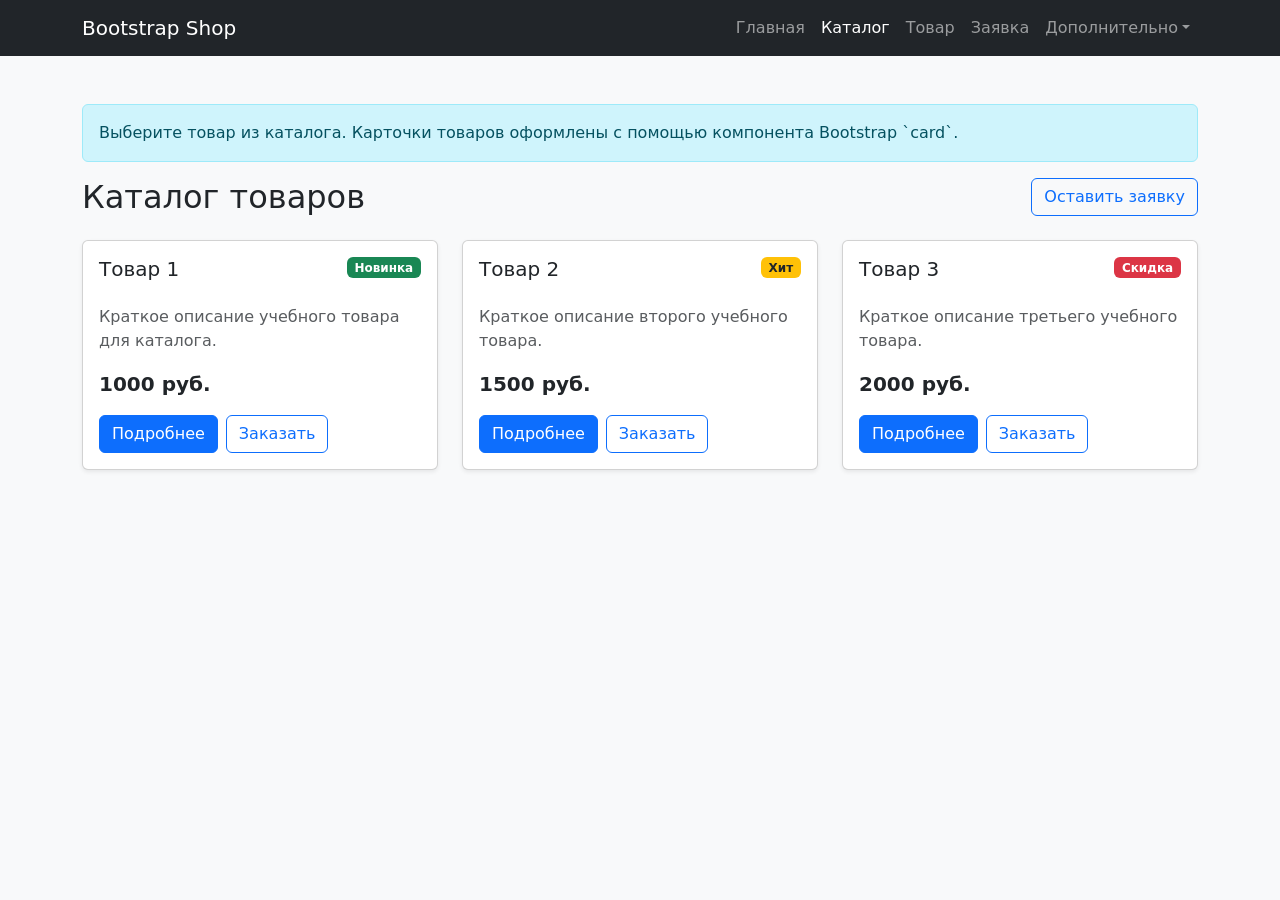
==== catalog.html @ e456f812 "feat: add Bootstrap components pages" ====
<!DOCTYPE html>
<html lang="ru">
<head>
  <meta charset="UTF-8">
  <meta name="viewport" content="width=device-width, initial-scale=1.0">
  <title>Каталог — Bootstrap Shop</title>
  <link href="https://cdn.jsdelivr.net/npm/bootstrap@5.3.8/dist/css/bootstrap.min.css" rel="stylesheet">
  <link rel="stylesheet" href="css/custom.css">
</head>
<body class="bg-light">
  <nav class="navbar navbar-expand-lg navbar-dark bg-dark">
    <div class="container">
      <a class="navbar-brand" href="index.html">Bootstrap Shop</a>
      <button class="navbar-toggler" type="button" data-bs-toggle="collapse" data-bs-target="#mainNavbar" aria-controls="mainNavbar" aria-expanded="false" aria-label="Переключить навигацию">
        <span class="navbar-toggler-icon"></span>
      </button>
      <div class="collapse navbar-collapse" id="mainNavbar">
        <ul class="navbar-nav ms-auto">
          <li class="nav-item"><a class="nav-link" href="index.html">Главная</a></li>
          <li class="nav-item"><a class="nav-link active" aria-current="page" href="catalog.html">Каталог</a></li>
          <li class="nav-item"><a class="nav-link" href="product.html">Товар</a></li>
          <li class="nav-item"><a class="nav-link" href="order.html">Заявка</a></li>
          <li class="nav-item dropdown">
            <a class="nav-link dropdown-toggle" href="#" role="button" data-bs-toggle="dropdown" aria-expanded="false">Дополнительно</a>
            <ul class="dropdown-menu">
              <li><a class="dropdown-item" href="catalog.html">Все товары</a></li>
              <li><a class="dropdown-item" href="order.html">Оформить заявку</a></li>
              <li><a class="dropdown-item" href="index.html#popular">Популярное</a></li>
            </ul>
          </li>
        </ul>
      </div>
    </div>
  </nav>

  <main class="container my-5">
    <div class="alert alert-info" role="alert">
      Выберите товар из каталога. Карточки товаров оформлены с помощью компонента Bootstrap `card`.
    </div>
    <div class="d-flex justify-content-between align-items-center mb-4">
      <h1 class="h2 mb-0">Каталог товаров</h1>
      <a class="btn btn-outline-primary" href="order.html">Оставить заявку</a>
    </div>
    <div class="row g-4">
      <div class="col-12 col-md-6 col-lg-4">
        <div class="card h-100 shadow-sm">
          <div class="card-body d-flex flex-column">
            <div class="d-flex justify-content-between align-items-start mb-3">
              <h2 class="card-title h5">Товар 1</h2>
              <span class="badge bg-success">Новинка</span>
            </div>
            <p class="card-text text-muted">Краткое описание учебного товара для каталога.</p>
            <p class="fw-bold fs-5 mt-auto">1000 руб.</p>
            <div class="d-flex gap-2">
              <a class="btn btn-primary" href="product.html">Подробнее</a>
              <button class="btn btn-outline-primary" type="button" data-bs-toggle="modal" data-bs-target="#orderModal">Заказать</button>
            </div>
          </div>
        </div>
      </div>
      <div class="col-12 col-md-6 col-lg-4">
        <div class="card h-100 shadow-sm">
          <div class="card-body d-flex flex-column">
            <div class="d-flex justify-content-between align-items-start mb-3">
              <h2 class="card-title h5">Товар 2</h2>
              <span class="badge bg-warning text-dark">Хит</span>
            </div>
            <p class="card-text text-muted">Краткое описание второго учебного товара.</p>
            <p class="fw-bold fs-5 mt-auto">1500 руб.</p>
            <div class="d-flex gap-2">
              <a class="btn btn-primary" href="product.html">Подробнее</a>
              <button class="btn btn-outline-primary" type="button" data-bs-toggle="modal" data-bs-target="#orderModal">Заказать</button>
            </div>
          </div>
        </div>
      </div>
      <div class="col-12 col-md-6 col-lg-4">
        <div class="card h-100 shadow-sm">
          <div class="card-body d-flex flex-column">
            <div class="d-flex justify-content-between align-items-start mb-3">
              <h2 class="card-title h5">Товар 3</h2>
              <span class="badge bg-danger">Скидка</span>
            </div>
            <p class="card-text text-muted">Краткое описание третьего учебного товара.</p>
            <p class="fw-bold fs-5 mt-auto">2000 руб.</p>
            <div class="d-flex gap-2">
              <a class="btn btn-primary" href="product.html">Подробнее</a>
              <button class="btn btn-outline-primary" type="button" data-bs-toggle="modal" data-bs-target="#orderModal">Заказать</button>
            </div>
          </div>
        </div>
      </div>
    </div>
  </main>

  <div class="modal fade" id="orderModal" tabindex="-1" aria-labelledby="orderModalLabel" aria-hidden="true">
    <div class="modal-dialog">
      <div class="modal-content">
        <div class="modal-header">
          <h2 class="modal-title h5" id="orderModalLabel">Быстрая заявка</h2>
          <button type="button" class="btn-close" data-bs-dismiss="modal" aria-label="Закрыть"></button>
        </div>
        <div class="modal-body">
          <p class="text-muted">Оставьте контактные данные, и менеджер свяжется с вами.</p>
          <form>
            <div class="mb-3">
              <label for="modal-name" class="form-label">Имя</label>
              <input id="modal-name" type="text" class="form-control" required>
            </div>
            <div class="mb-3">
              <label for="modal-phone" class="form-label">Телефон</label>
              <input id="modal-phone" type="tel" class="form-control" required>
            </div>
            <div class="form-check mb-3">
              <input id="modal-agree" class="form-check-input" type="checkbox" required>
              <label class="form-check-label" for="modal-agree">Согласен на обработку данных</label>
            </div>
          </form>
        </div>
        <div class="modal-footer">
          <button type="button" class="btn btn-secondary" data-bs-dismiss="modal">Закрыть</button>
          <button type="button" class="btn btn-primary">Отправить</button>
        </div>
      </div>
    </div>
  </div>
  <script src="https://cdn.jsdelivr.net/npm/bootstrap@5.3.8/dist/js/bootstrap.bundle.min.js"></script>
</body>
</html>
---- css/custom.css ----
body {
  min-height: 100vh;
}

.placeholder-box {
  min-height: 240px;
}

.placeholder-image {
  min-height: 320px;
}

.card-img-top {
  height: 180px;
  object-fit: cover;
}
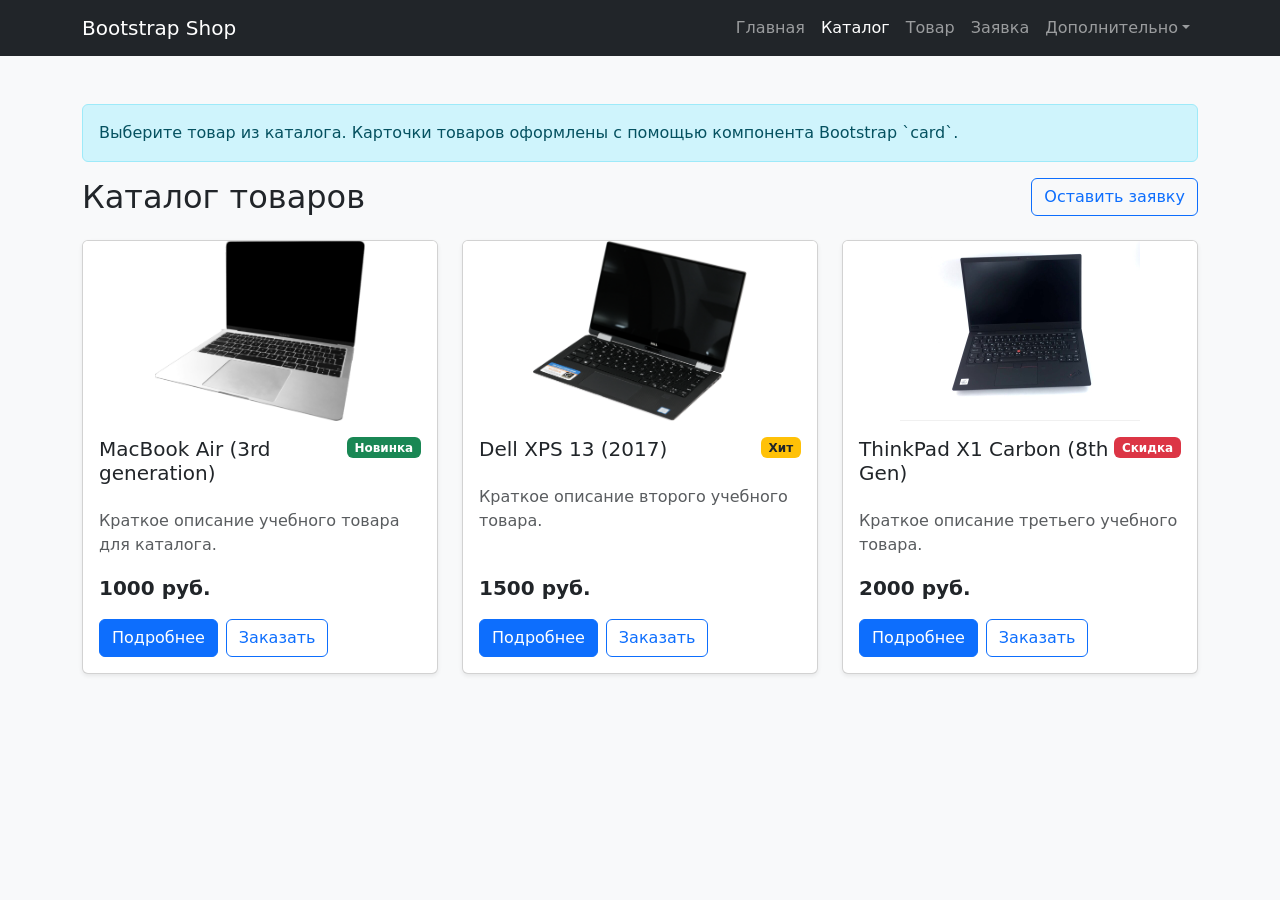
==== commit dc0eae38: "feat: внес доработки" ====
--- a/catalog.html
+++ b/catalog.html
@@ -44,9 +44,10 @@
     <div class="row g-4">
       <div class="col-12 col-md-6 col-lg-4">
         <div class="card h-100 shadow-sm">
+          <img src="images/macbook-air-3rd-gen.png" class="card-img-top" alt="MacBook Air третьего поколения">
           <div class="card-body d-flex flex-column">
             <div class="d-flex justify-content-between align-items-start mb-3">
-              <h2 class="card-title h5">Товар 1</h2>
+              <h2 class="card-title h5">MacBook Air (3rd generation)</h2>
               <span class="badge bg-success">Новинка</span>
             </div>
             <p class="card-text text-muted">Краткое описание учебного товара для каталога.</p>
@@ -60,15 +61,16 @@
       </div>
       <div class="col-12 col-md-6 col-lg-4">
         <div class="card h-100 shadow-sm">
+          <img src="images/dell-xps-13-2017.png" class="card-img-top" alt="Dell XPS 13 2017 года">
           <div class="card-body d-flex flex-column">
             <div class="d-flex justify-content-between align-items-start mb-3">
-              <h2 class="card-title h5">Товар 2</h2>
+              <h2 class="card-title h5">Dell XPS 13 (2017)</h2>
               <span class="badge bg-warning text-dark">Хит</span>
             </div>
             <p class="card-text text-muted">Краткое описание второго учебного товара.</p>
             <p class="fw-bold fs-5 mt-auto">1500 руб.</p>
             <div class="d-flex gap-2">
-              <a class="btn btn-primary" href="product.html">Подробнее</a>
+              <a class="btn btn-primary" href="product-2.html">Подробнее</a>
               <button class="btn btn-outline-primary" type="button" data-bs-toggle="modal" data-bs-target="#orderModal">Заказать</button>
             </div>
           </div>
@@ -76,15 +78,16 @@
       </div>
       <div class="col-12 col-md-6 col-lg-4">
         <div class="card h-100 shadow-sm">
+          <img src="images/thinkpad-x1-carbon-8th-gen.jpg" class="card-img-top" alt="Lenovo ThinkPad X1 Carbon 8-го поколения">
           <div class="card-body d-flex flex-column">
             <div class="d-flex justify-content-between align-items-start mb-3">
-              <h2 class="card-title h5">Товар 3</h2>
+              <h2 class="card-title h5">ThinkPad X1 Carbon (8th Gen)</h2>
               <span class="badge bg-danger">Скидка</span>
             </div>
             <p class="card-text text-muted">Краткое описание третьего учебного товара.</p>
             <p class="fw-bold fs-5 mt-auto">2000 руб.</p>
             <div class="d-flex gap-2">
-              <a class="btn btn-primary" href="product.html">Подробнее</a>
+              <a class="btn btn-primary" href="product-3.html">Подробнее</a>
               <button class="btn btn-outline-primary" type="button" data-bs-toggle="modal" data-bs-target="#orderModal">Заказать</button>
             </div>
           </div>
@@ -105,14 +108,14 @@
           <form>
             <div class="mb-3">
               <label for="modal-name" class="form-label">Имя</label>
-              <input id="modal-name" type="text" class="form-control" required>
+              <input id="modal-name" name="name" type="text" class="form-control" required>
             </div>
             <div class="mb-3">
               <label for="modal-phone" class="form-label">Телефон</label>
-              <input id="modal-phone" type="tel" class="form-control" required>
+              <input id="modal-phone" name="phone" type="tel" class="form-control" required>
             </div>
             <div class="form-check mb-3">
-              <input id="modal-agree" class="form-check-input" type="checkbox" required>
+              <input id="modal-agree" name="agree" class="form-check-input" type="checkbox" required>
               <label class="form-check-label" for="modal-agree">Согласен на обработку данных</label>
             </div>
           </form>
--- a/css/custom.css
+++ b/css/custom.css
@@ -12,5 +12,11 @@
 
 .card-img-top {
   height: 180px;
-  object-fit: cover;
+  object-fit: contain;
+  background-color: #fff;
 }
+
+.product-image {
+  height: 320px;
+  object-fit: contain;
+}
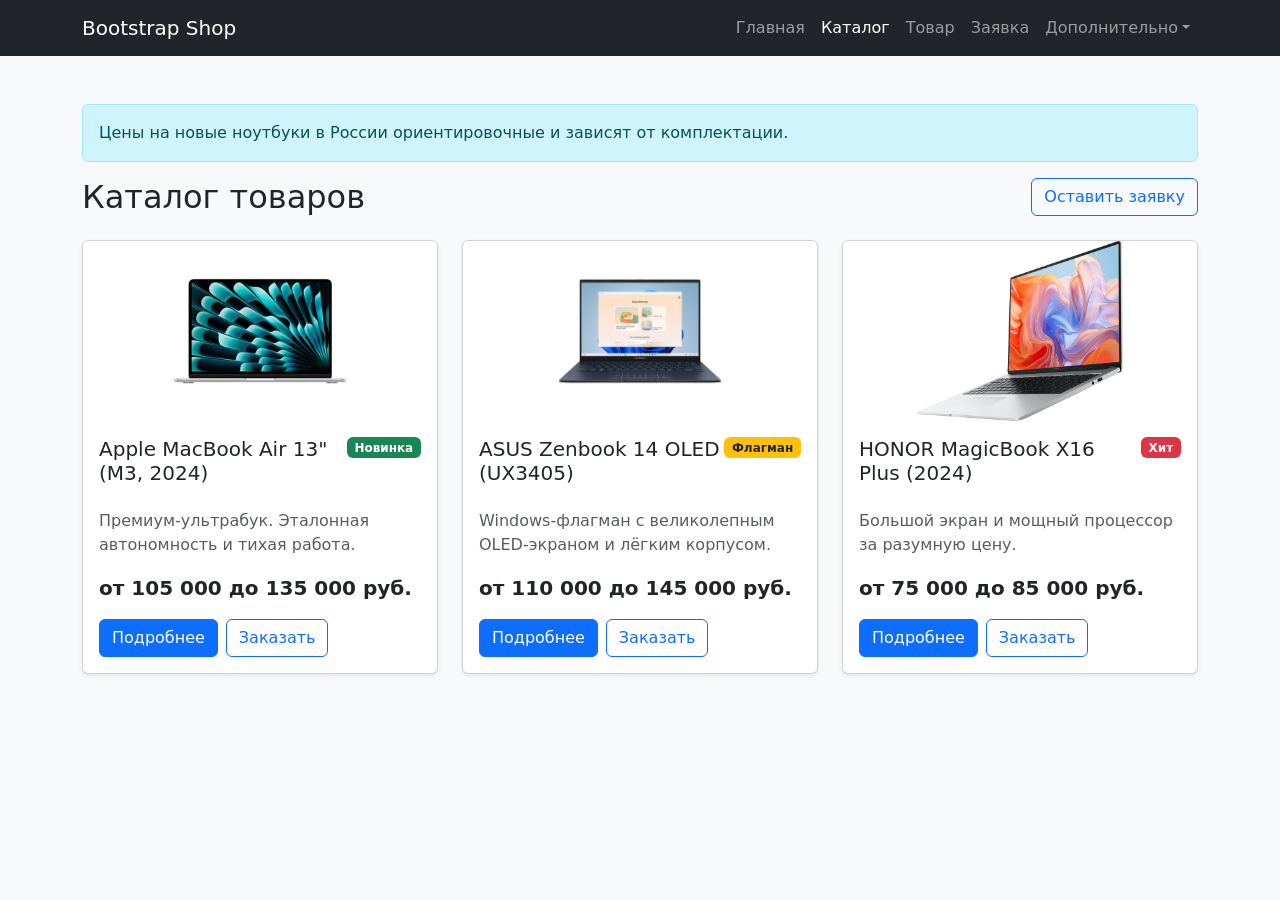
==== commit 75d99274: "fix: добавил больше характеристик в товаре" ====
--- a/catalog.html
+++ b/catalog.html
@@ -35,7 +35,7 @@
 
   <main class="container my-5">
     <div class="alert alert-info" role="alert">
-      Выберите товар из каталога. Карточки товаров оформлены с помощью компонента Bootstrap `card`.
+      Цены на новые ноутбуки в России ориентировочные и зависят от комплектации.
     </div>
     <div class="d-flex justify-content-between align-items-center mb-4">
       <h1 class="h2 mb-0">Каталог товаров</h1>
@@ -44,14 +44,14 @@
     <div class="row g-4">
       <div class="col-12 col-md-6 col-lg-4">
         <div class="card h-100 shadow-sm">
-          <img src="images/macbook-air-3rd-gen.png" class="card-img-top" alt="MacBook Air третьего поколения">
+          <img src="images/macbook-air-m3-2024.png" class="card-img-top" alt="Apple MacBook Air 13 дюймов с чипом M3">
           <div class="card-body d-flex flex-column">
             <div class="d-flex justify-content-between align-items-start mb-3">
-              <h2 class="card-title h5">MacBook Air (3rd generation)</h2>
+              <h2 class="card-title h5">Apple MacBook Air 13&quot; (M3, 2024)</h2>
               <span class="badge bg-success">Новинка</span>
             </div>
-            <p class="card-text text-muted">Краткое описание учебного товара для каталога.</p>
-            <p class="fw-bold fs-5 mt-auto">1000 руб.</p>
+            <p class="card-text text-muted">Премиум-ультрабук. Эталонная автономность и тихая работа.</p>
+            <p class="fw-bold fs-5 mt-auto">от 105 000 до 135 000 руб.</p>
             <div class="d-flex gap-2">
               <a class="btn btn-primary" href="product.html">Подробнее</a>
               <button class="btn btn-outline-primary" type="button" data-bs-toggle="modal" data-bs-target="#orderModal">Заказать</button>
@@ -61,14 +61,14 @@
       </div>
       <div class="col-12 col-md-6 col-lg-4">
         <div class="card h-100 shadow-sm">
-          <img src="images/dell-xps-13-2017.png" class="card-img-top" alt="Dell XPS 13 2017 года">
+          <img src="images/asus-zenbook-14-ux3405.jpg" class="card-img-top" alt="ASUS Zenbook 14 OLED UX3405">
           <div class="card-body d-flex flex-column">
             <div class="d-flex justify-content-between align-items-start mb-3">
-              <h2 class="card-title h5">Dell XPS 13 (2017)</h2>
-              <span class="badge bg-warning text-dark">Хит</span>
+              <h2 class="card-title h5">ASUS Zenbook 14 OLED (UX3405)</h2>
+              <span class="badge bg-warning text-dark">Флагман</span>
             </div>
-            <p class="card-text text-muted">Краткое описание второго учебного товара.</p>
-            <p class="fw-bold fs-5 mt-auto">1500 руб.</p>
+            <p class="card-text text-muted">Windows-флагман с великолепным OLED-экраном и лёгким корпусом.</p>
+            <p class="fw-bold fs-5 mt-auto">от 110 000 до 145 000 руб.</p>
             <div class="d-flex gap-2">
               <a class="btn btn-primary" href="product-2.html">Подробнее</a>
               <button class="btn btn-outline-primary" type="button" data-bs-toggle="modal" data-bs-target="#orderModal">Заказать</button>
@@ -78,14 +78,14 @@
       </div>
       <div class="col-12 col-md-6 col-lg-4">
         <div class="card h-100 shadow-sm">
-          <img src="images/thinkpad-x1-carbon-8th-gen.jpg" class="card-img-top" alt="Lenovo ThinkPad X1 Carbon 8-го поколения">
+          <img src="images/honor-magicbook-x16-plus.png" class="card-img-top" alt="HONOR MagicBook X16 Plus">
           <div class="card-body d-flex flex-column">
             <div class="d-flex justify-content-between align-items-start mb-3">
-              <h2 class="card-title h5">ThinkPad X1 Carbon (8th Gen)</h2>
-              <span class="badge bg-danger">Скидка</span>
+              <h2 class="card-title h5">HONOR MagicBook X16 Plus (2024)</h2>
+              <span class="badge bg-danger">Хит</span>
             </div>
-            <p class="card-text text-muted">Краткое описание третьего учебного товара.</p>
-            <p class="fw-bold fs-5 mt-auto">2000 руб.</p>
+            <p class="card-text text-muted">Большой экран и мощный процессор за разумную цену.</p>
+            <p class="fw-bold fs-5 mt-auto">от 75 000 до 85 000 руб.</p>
             <div class="d-flex gap-2">
               <a class="btn btn-primary" href="product-3.html">Подробнее</a>
               <button class="btn btn-outline-primary" type="button" data-bs-toggle="modal" data-bs-target="#orderModal">Заказать</button>
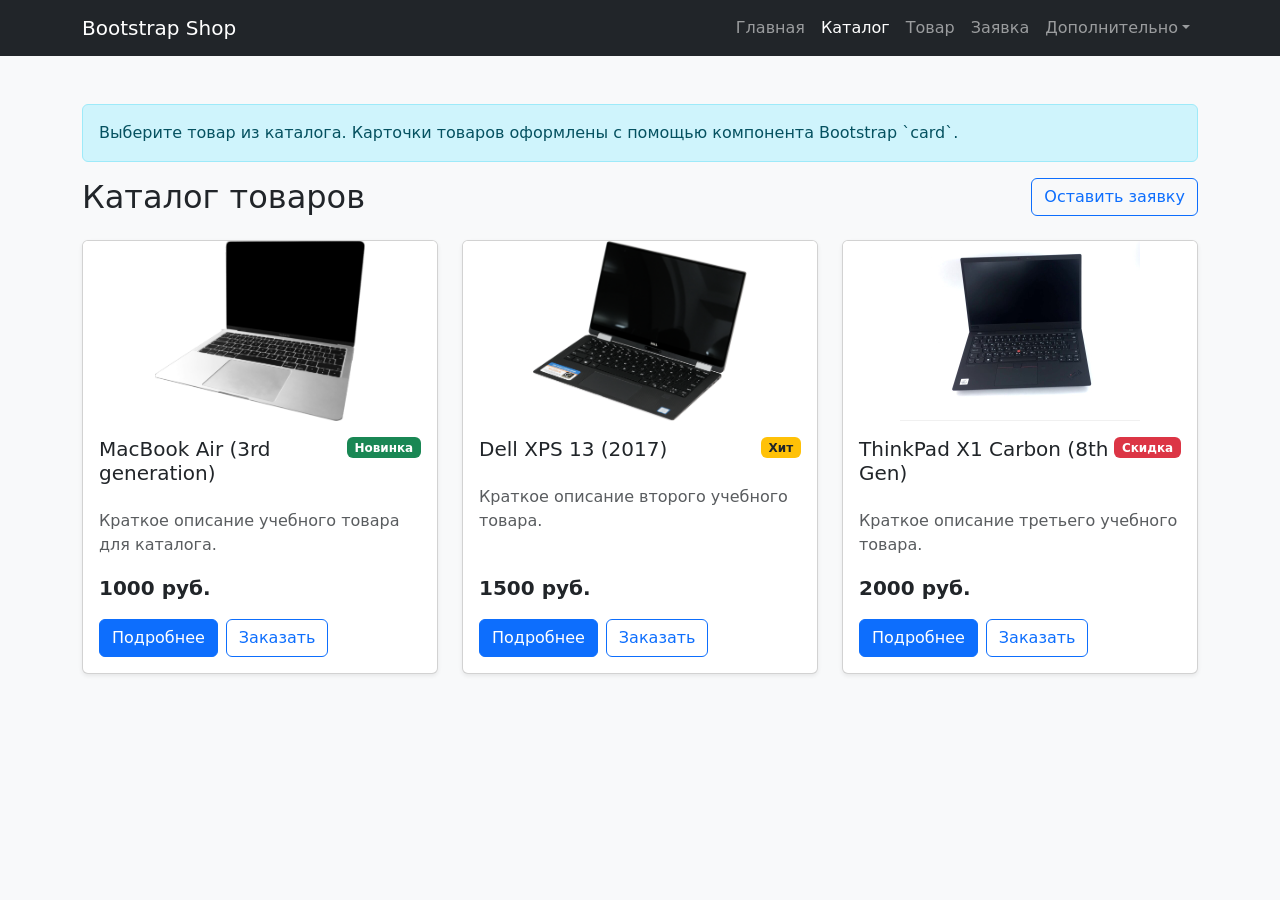
==== commit 08b5a448: "Revert "fix: добавил больше характеристик в товаре"" ====
--- a/catalog.html
+++ b/catalog.html
@@ -35,7 +35,7 @@
 
   <main class="container my-5">
     <div class="alert alert-info" role="alert">
-      Цены на новые ноутбуки в России ориентировочные и зависят от комплектации.
+      Выберите товар из каталога. Карточки товаров оформлены с помощью компонента Bootstrap `card`.
     </div>
     <div class="d-flex justify-content-between align-items-center mb-4">
       <h1 class="h2 mb-0">Каталог товаров</h1>
@@ -44,14 +44,14 @@
     <div class="row g-4">
       <div class="col-12 col-md-6 col-lg-4">
         <div class="card h-100 shadow-sm">
-          <img src="images/macbook-air-m3-2024.png" class="card-img-top" alt="Apple MacBook Air 13 дюймов с чипом M3">
+          <img src="images/macbook-air-3rd-gen.png" class="card-img-top" alt="MacBook Air третьего поколения">
           <div class="card-body d-flex flex-column">
             <div class="d-flex justify-content-between align-items-start mb-3">
-              <h2 class="card-title h5">Apple MacBook Air 13&quot; (M3, 2024)</h2>
+              <h2 class="card-title h5">MacBook Air (3rd generation)</h2>
               <span class="badge bg-success">Новинка</span>
             </div>
-            <p class="card-text text-muted">Премиум-ультрабук. Эталонная автономность и тихая работа.</p>
-            <p class="fw-bold fs-5 mt-auto">от 105 000 до 135 000 руб.</p>
+            <p class="card-text text-muted">Краткое описание учебного товара для каталога.</p>
+            <p class="fw-bold fs-5 mt-auto">1000 руб.</p>
             <div class="d-flex gap-2">
               <a class="btn btn-primary" href="product.html">Подробнее</a>
               <button class="btn btn-outline-primary" type="button" data-bs-toggle="modal" data-bs-target="#orderModal">Заказать</button>
@@ -61,14 +61,14 @@
       </div>
       <div class="col-12 col-md-6 col-lg-4">
         <div class="card h-100 shadow-sm">
-          <img src="images/asus-zenbook-14-ux3405.jpg" class="card-img-top" alt="ASUS Zenbook 14 OLED UX3405">
+          <img src="images/dell-xps-13-2017.png" class="card-img-top" alt="Dell XPS 13 2017 года">
           <div class="card-body d-flex flex-column">
             <div class="d-flex justify-content-between align-items-start mb-3">
-              <h2 class="card-title h5">ASUS Zenbook 14 OLED (UX3405)</h2>
-              <span class="badge bg-warning text-dark">Флагман</span>
+              <h2 class="card-title h5">Dell XPS 13 (2017)</h2>
+              <span class="badge bg-warning text-dark">Хит</span>
             </div>
-            <p class="card-text text-muted">Windows-флагман с великолепным OLED-экраном и лёгким корпусом.</p>
-            <p class="fw-bold fs-5 mt-auto">от 110 000 до 145 000 руб.</p>
+            <p class="card-text text-muted">Краткое описание второго учебного товара.</p>
+            <p class="fw-bold fs-5 mt-auto">1500 руб.</p>
             <div class="d-flex gap-2">
               <a class="btn btn-primary" href="product-2.html">Подробнее</a>
               <button class="btn btn-outline-primary" type="button" data-bs-toggle="modal" data-bs-target="#orderModal">Заказать</button>
@@ -78,14 +78,14 @@
       </div>
       <div class="col-12 col-md-6 col-lg-4">
         <div class="card h-100 shadow-sm">
-          <img src="images/honor-magicbook-x16-plus.png" class="card-img-top" alt="HONOR MagicBook X16 Plus">
+          <img src="images/thinkpad-x1-carbon-8th-gen.jpg" class="card-img-top" alt="Lenovo ThinkPad X1 Carbon 8-го поколения">
           <div class="card-body d-flex flex-column">
             <div class="d-flex justify-content-between align-items-start mb-3">
-              <h2 class="card-title h5">HONOR MagicBook X16 Plus (2024)</h2>
-              <span class="badge bg-danger">Хит</span>
+              <h2 class="card-title h5">ThinkPad X1 Carbon (8th Gen)</h2>
+              <span class="badge bg-danger">Скидка</span>
             </div>
-            <p class="card-text text-muted">Большой экран и мощный процессор за разумную цену.</p>
-            <p class="fw-bold fs-5 mt-auto">от 75 000 до 85 000 руб.</p>
+            <p class="card-text text-muted">Краткое описание третьего учебного товара.</p>
+            <p class="fw-bold fs-5 mt-auto">2000 руб.</p>
             <div class="d-flex gap-2">
               <a class="btn btn-primary" href="product-3.html">Подробнее</a>
               <button class="btn btn-outline-primary" type="button" data-bs-toggle="modal" data-bs-target="#orderModal">Заказать</button>
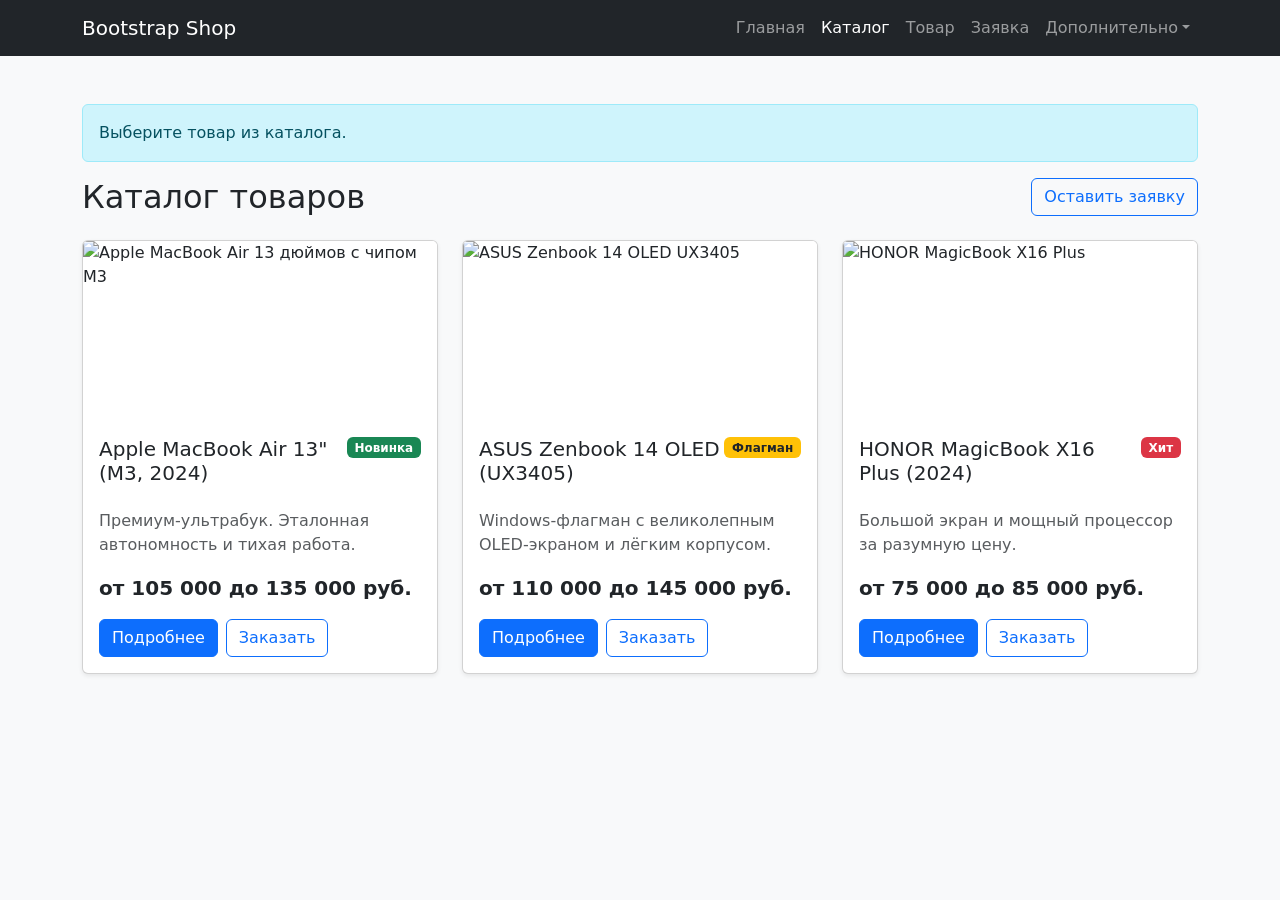
==== commit c614f00f: "fix: исправил футер" ====
--- a/catalog.html
+++ b/catalog.html
@@ -35,7 +35,7 @@
 
   <main class="container my-5">
     <div class="alert alert-info" role="alert">
-      Выберите товар из каталога. Карточки товаров оформлены с помощью компонента Bootstrap `card`.
+      Выберите товар из каталога.
     </div>
     <div class="d-flex justify-content-between align-items-center mb-4">
       <h1 class="h2 mb-0">Каталог товаров</h1>
@@ -44,14 +44,14 @@
     <div class="row g-4">
       <div class="col-12 col-md-6 col-lg-4">
         <div class="card h-100 shadow-sm">
-          <img src="images/macbook-air-3rd-gen.png" class="card-img-top" alt="MacBook Air третьего поколения">
+          <img src="images/macbook-air-m3-2024.png" class="card-img-top" alt="Apple MacBook Air 13 дюймов с чипом M3">
           <div class="card-body d-flex flex-column">
             <div class="d-flex justify-content-between align-items-start mb-3">
-              <h2 class="card-title h5">MacBook Air (3rd generation)</h2>
+              <h2 class="card-title h5">Apple MacBook Air 13&quot; (M3, 2024)</h2>
               <span class="badge bg-success">Новинка</span>
             </div>
-            <p class="card-text text-muted">Краткое описание учебного товара для каталога.</p>
-            <p class="fw-bold fs-5 mt-auto">1000 руб.</p>
+            <p class="card-text text-muted">Премиум-ультрабук. Эталонная автономность и тихая работа.</p>
+            <p class="fw-bold fs-5 mt-auto">от 105 000 до 135 000 руб.</p>
             <div class="d-flex gap-2">
               <a class="btn btn-primary" href="product.html">Подробнее</a>
               <button class="btn btn-outline-primary" type="button" data-bs-toggle="modal" data-bs-target="#orderModal">Заказать</button>
@@ -61,14 +61,14 @@
       </div>
       <div class="col-12 col-md-6 col-lg-4">
         <div class="card h-100 shadow-sm">
-          <img src="images/dell-xps-13-2017.png" class="card-img-top" alt="Dell XPS 13 2017 года">
+          <img src="images/asus-zenbook-14-ux3405.jpg" class="card-img-top" alt="ASUS Zenbook 14 OLED UX3405">
           <div class="card-body d-flex flex-column">
             <div class="d-flex justify-content-between align-items-start mb-3">
-              <h2 class="card-title h5">Dell XPS 13 (2017)</h2>
-              <span class="badge bg-warning text-dark">Хит</span>
+              <h2 class="card-title h5">ASUS Zenbook 14 OLED (UX3405)</h2>
+              <span class="badge bg-warning text-dark">Флагман</span>
             </div>
-            <p class="card-text text-muted">Краткое описание второго учебного товара.</p>
-            <p class="fw-bold fs-5 mt-auto">1500 руб.</p>
+            <p class="card-text text-muted">Windows-флагман с великолепным OLED-экраном и лёгким корпусом.</p>
+            <p class="fw-bold fs-5 mt-auto">от 110 000 до 145 000 руб.</p>
             <div class="d-flex gap-2">
               <a class="btn btn-primary" href="product-2.html">Подробнее</a>
               <button class="btn btn-outline-primary" type="button" data-bs-toggle="modal" data-bs-target="#orderModal">Заказать</button>
@@ -78,14 +78,14 @@
       </div>
       <div class="col-12 col-md-6 col-lg-4">
         <div class="card h-100 shadow-sm">
-          <img src="images/thinkpad-x1-carbon-8th-gen.jpg" class="card-img-top" alt="Lenovo ThinkPad X1 Carbon 8-го поколения">
+          <img src="images/honor-magicbook-x16-plus.png" class="card-img-top" alt="HONOR MagicBook X16 Plus">
           <div class="card-body d-flex flex-column">
             <div class="d-flex justify-content-between align-items-start mb-3">
-              <h2 class="card-title h5">ThinkPad X1 Carbon (8th Gen)</h2>
-              <span class="badge bg-danger">Скидка</span>
+              <h2 class="card-title h5">HONOR MagicBook X16 Plus (2024)</h2>
+              <span class="badge bg-danger">Хит</span>
             </div>
-            <p class="card-text text-muted">Краткое описание третьего учебного товара.</p>
-            <p class="fw-bold fs-5 mt-auto">2000 руб.</p>
+            <p class="card-text text-muted">Большой экран и мощный процессор за разумную цену.</p>
+            <p class="fw-bold fs-5 mt-auto">от 75 000 до 85 000 руб.</p>
             <div class="d-flex gap-2">
               <a class="btn btn-primary" href="product-3.html">Подробнее</a>
               <button class="btn btn-outline-primary" type="button" data-bs-toggle="modal" data-bs-target="#orderModal">Заказать</button>
--- a/css/custom.css
+++ b/css/custom.css
@@ -1,5 +1,11 @@
 body {
   min-height: 100vh;
+  display: flex;
+  flex-direction: column;
+}
+
+main {
+  flex: 1;
 }
 
 .placeholder-box {
